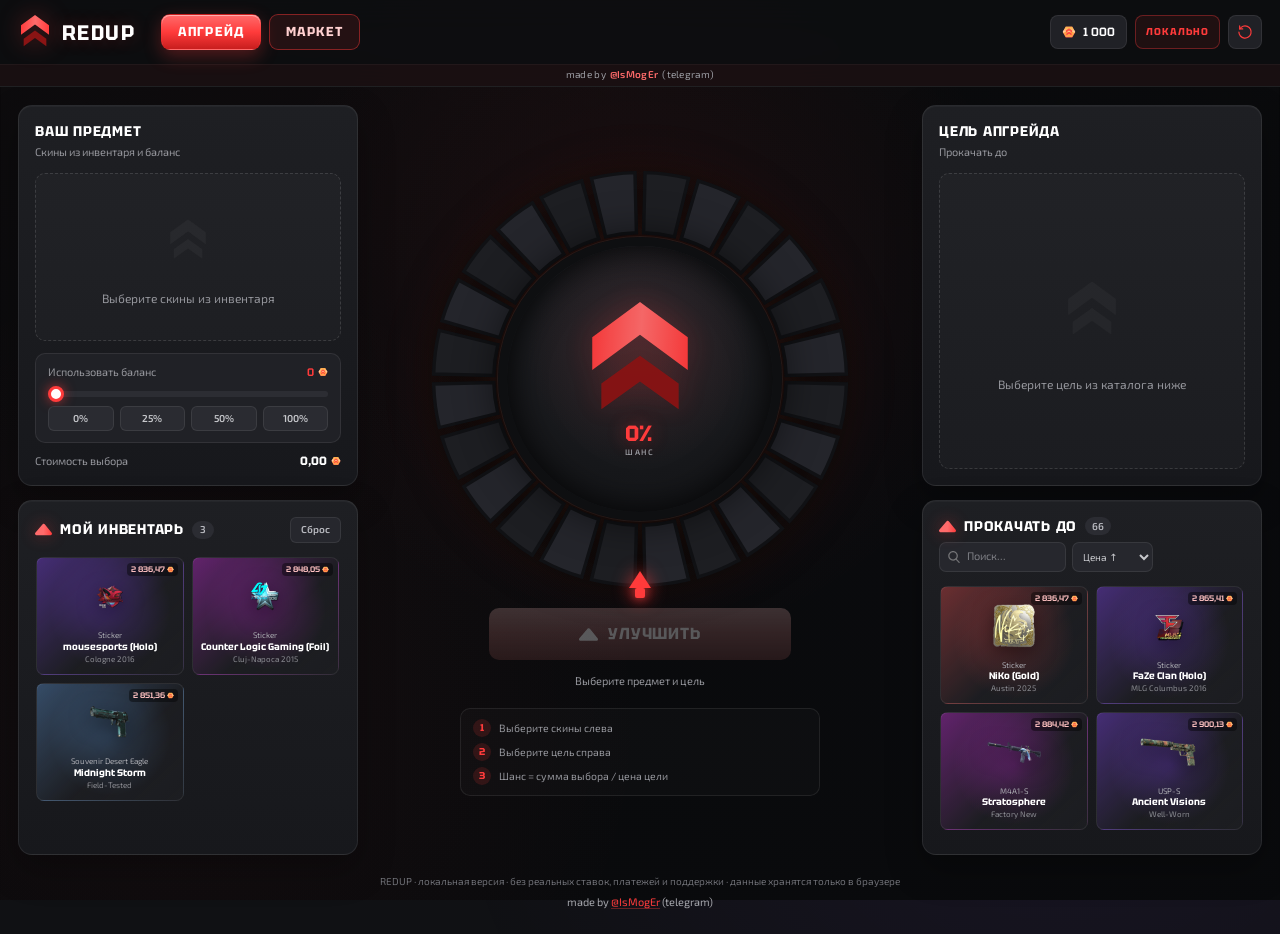
==== index.html @ 2c45daf2 "REDUP upgrader" ====
<!doctype html>
<html lang="ru">
<head>
  <meta charset="utf-8">
  <title>REDUP — апгрейдер скинов</title>
  <meta name="description" content="REDUP — локальный апгрейдер скинов. Без реальных ставок и платежей.">
  <meta name="viewport" content="width=device-width, initial-scale=1, maximum-scale=1, user-scalable=no, interactive-widget=resizes-content">
  <meta name="theme-color" content="#101114">
  <link rel="icon" href="assets/ui/logo.svg" type="image/svg+xml">
  <link rel="stylesheet" href="css/style.css">
</head>
<body>
  <div class="bg-layer" aria-hidden="true"></div>

  <header class="topbar">
    <div class="topbar-inner">
      <div class="brand">
        <img src="assets/ui/logo.svg" alt="">
        <span>REDUP</span>
      </div>
      <nav class="nav" aria-label="Навигация">
        <button class="nav-item active" data-view="upgrade" type="button">АПГРЕЙД</button>
        <button class="nav-item" data-view="market" type="button">МАРКЕТ</button>
      </nav>
      <div class="topbar-right">
        <div class="balance-pill" title="Локальный баланс">
          <img src="assets/ui/coins.svg" alt="">
          <span id="headerBalance">0</span>
        </div>
        <div class="badge-local">локально</div>
        <button class="icon-btn" id="resetBtn" type="button" title="Сбросить прогресс">
          <img src="assets/ui/refresh.svg" alt="">
        </button>
      </div>
    </div>
    <div class="credit-bar">made by <a href="https://t.me/IsMogEr" target="_blank" rel="noopener noreferrer">@IsMogEr</a> (telegram)</div>
  </header>

  <main class="container">
    <section class="app-grid" id="upgradeView">
      <div class="wheel-panel">
        <div class="wheel-wrap">
          <div class="wheel" id="wheel">
            <div class="wheel-ring" id="wheelRing"></div>
          </div>
          <div class="wheel-center">
            <img class="wheel-logo" id="wheelLogo" src="assets/ui/logo.svg" alt="">
            <img class="wheel-item" id="wheelItem" src="" alt="" hidden>
            <div class="wheel-chance"><span id="chanceValue">0%</span><small>шанс</small></div>
          </div>
          <div class="pointer" aria-hidden="true"></div>
        </div>
        <button class="upgrade-btn" id="upgradeBtn" type="button" disabled>
          <img src="assets/ui/arrow-up.svg" alt="">
          <span>Улучшить</span>
        </button>
        <div class="wheel-note" id="wheelNote">Выберите предмет и цель</div>
        <div class="wheel-tips" aria-hidden="true">
          <div><b>1</b><span>Выберите скины слева</span></div>
          <div><b>2</b><span>Выберите цель справа</span></div>
          <div><b>3</b><span>Шанс = сумма выбора / цена цели</span></div>
        </div>
      </div>

      <div class="panel select-panel">
        <div class="panel-head">
          <h2>Ваш предмет</h2>
          <span class="sub">Скины из инвентаря и баланс</span>
        </div>
        <div class="selected-slots" id="selectedItems"></div>
        <div class="balance-box">
          <div class="balance-top">
            <span>Использовать баланс</span>
            <b><span id="balanceUseLabel">0</span> <img class="coin-mini" src="assets/ui/coins.svg" alt=""></b>
          </div>
          <input type="range" id="balanceRange" min="0" max="0" step="10" value="0" aria-label="Использовать баланс">
          <div class="quick-row" id="quickRow">
            <button type="button" data-pct="0">0%</button>
            <button type="button" data-pct="25">25%</button>
            <button type="button" data-pct="50">50%</button>
            <button type="button" data-pct="100">100%</button>
          </div>
        </div>
        <div class="selected-total">
          <span>Стоимость выбора</span>
          <b><span id="selectedTotal">0</span> <img class="coin-mini" src="assets/ui/coins.svg" alt=""></b>
        </div>
      </div>

      <div class="panel target-panel">
        <div class="panel-head">
          <h2>Цель апгрейда</h2>
          <span class="sub">Прокачать до</span>
        </div>
        <div class="target-slot" id="targetSlot"></div>
      </div>

      <div class="panel inventory-panel">
        <div class="panel-head panel-head-row">
          <div class="panel-title-row">
            <img src="assets/ui/arrow-up.svg" alt="">
            <h2>Мой инвентарь</h2>
            <span class="count" id="invCount">0</span>
          </div>
          <button class="ghost-btn" id="resetInvBtn" type="button">Сброс</button>
        </div>
        <div class="item-grid" id="inventoryGrid"></div>
      </div>

      <div class="panel catalog-panel">
        <div class="panel-head panel-head-row">
          <div class="panel-title-row">
            <img src="assets/ui/arrow-up.svg" alt="">
            <h2>Прокачать до</h2>
            <span class="count" id="catalogCount">0</span>
          </div>
          <div class="catalog-filters">
            <label class="search-box">
              <img src="assets/ui/search.svg" alt="">
              <input type="text" id="searchInput" placeholder="Поиск..." autocomplete="off">
            </label>
            <select id="sortSelect" aria-label="Сортировка">
              <option value="price-asc" selected>Цена ↑</option>
              <option value="price-desc">Цена ↓</option>
              <option value="name-asc">Название</option>
            </select>
          </div>
        </div>
        <div class="item-grid catalog-grid" id="catalogGrid"></div>
      </div>
    </section>

    <section class="market-view" id="marketView" hidden>
      <div class="panel market-hero">
        <div class="market-hero-copy">
          <div class="market-kicker"><span class="live-dot"></span> LIVE MARKET <span class="market-made">made by @IsMogEr</span></div>
          <h1>Маркет скинов</h1>
          <p>Цены меняются каждые 5 секунд. Покупай дешевле — продавай дороже.</p>
        </div>
        <div class="market-hero-stats">
          <div class="market-stat">
            <span>Баланс</span>
            <b><span id="marketBalance">0</span> <img src="assets/ui/coins.svg" alt=""></b>
          </div>
          <div class="market-stat">
            <span>Бесплатные наборы</span>
            <b id="freeGrantsLabel">3 / 3</b>
          </div>
        </div>
      </div>

      <div class="market-ticker" id="marketTicker" aria-hidden="true"></div>

      <div class="market-layout">
        <div class="panel market-owned-panel">
          <div class="panel-head panel-head-row">
            <div class="panel-title-row">
              <img src="assets/ui/arrow-up.svg" alt="">
              <h2>Ваши скины</h2>
              <span class="count" id="marketOwnedCount">0</span>
            </div>
          </div>
          <div class="market-owned-grid" id="marketOwnedGrid"></div>
        </div>

        <div class="panel market-panel">
          <div class="panel-head panel-head-row">
            <div class="panel-title-row">
              <img src="assets/ui/arrow-up.svg" alt="">
              <h2>Все скины</h2>
              <span class="count" id="marketCount">0</span>
            </div>
            <div class="catalog-filters">
              <label class="search-box">
                <img src="assets/ui/search.svg" alt="">
                <input type="text" id="marketSearchInput" placeholder="Поиск..." autocomplete="off">
              </label>
              <select id="marketSortSelect" aria-label="Сортировка рынка">
                <option value="price-asc" selected>Цена ↑</option>
                <option value="price-desc">Цена ↓</option>
                <option value="change-desc">Рост</option>
                <option value="name-asc">Название</option>
              </select>
            </div>
          </div>
          <div class="market-grid" id="marketGrid"></div>
        </div>
      </div>
    </section>

    <footer class="local-footer">
      REDUP · локальная версия · без реальных ставок, платежей и поддержки · данные хранятся только в браузере
      <span id="statsLine"></span>
      <span class="credit">made by <a href="https://t.me/IsMogEr" target="_blank" rel="noopener noreferrer">@IsMogEr</a> (telegram)</span>
    </footer>
  </main>

  <div class="modal-overlay" id="resultModal" role="dialog" aria-modal="true" aria-hidden="true">
    <div class="modal-card" id="resultCard">
      <h3 class="modal-title" id="resultTitle"></h3>
      <img class="modal-item" id="resultImage" src="" alt="">
      <div class="modal-item-name" id="resultName"></div>
      <div class="modal-sub" id="resultSub"></div>
      <button class="modal-btn modal-btn-free" id="freeSkinsBtnModal" type="button" hidden>Получить 3 скина</button>
      <button class="modal-btn modal-btn-market" id="resultMarket" type="button" hidden>Купить скин в маркете</button>
      <button class="modal-btn" id="resultClose" type="button">Продолжить</button>
      <button class="modal-btn modal-btn-reset" id="resultReset" type="button" hidden>Начать сначала</button>
    </div>
  </div>

  <div class="toast-stack" id="toastStack" aria-live="polite" aria-atomic="true"></div>

  <script src="js/items.js"></script>
  <script src="js/app.js"></script>
</body>
</html>
---- css/style.css ----
@font-face{font-family:"Exo 2";font-style:normal;font-weight:300 600;font-display:swap;src:url("../assets/fonts/exo2-cyrillic-ext.woff2") format("woff2");unicode-range:U+0460-052F,U+1C80-1C8A,U+20B4,U+2DE0-2DFF,U+A640-A69F,U+FE2E-FE2F}
@font-face{font-family:"Exo 2";font-style:normal;font-weight:300 600;font-display:swap;src:url("../assets/fonts/exo2-cyrillic.woff2") format("woff2");unicode-range:U+0301,U+0400-045F,U+0490-0491,U+04B0-04B1,U+2116}
@font-face{font-family:"Exo 2";font-style:normal;font-weight:300 600;font-display:swap;src:url("../assets/fonts/exo2-vietnamese.woff2") format("woff2");unicode-range:U+0102-0103,U+0110-0111,U+0128-0129,U+0168-0169,U+01A0-01A1,U+01AF-01B0,U+0300-0301,U+0303-0304,U+0308-0309,U+0323,U+0329,U+1EA0-1EF9,U+20AB}
@font-face{font-family:"Exo 2";font-style:normal;font-weight:300 600;font-display:swap;src:url("../assets/fonts/exo2-latin-ext.woff2") format("woff2");unicode-range:U+0100-02BA,U+02BD-02C5,U+02C7-02CC,U+02CE-02D7,U+02DD-02FF,U+0304,U+0308,U+0329,U+1D00-1DBF,U+1E00-1E9F,U+1EF2-1EFF,U+2020,U+20A0-20AB,U+20AD-20C4,U+2113,U+2C60-2C7F,U+A720-A7FF}
@font-face{font-family:"Exo 2";font-style:normal;font-weight:300 600;font-display:swap;src:url("../assets/fonts/exo2-latin.woff2") format("woff2");unicode-range:U+0000-00FF,U+0131,U+0152-0153,U+02BB-02BC,U+02C6,U+02DA,U+02DC,U+0304,U+0308,U+0329,U+2000-206F,U+20AC,U+2122,U+2191,U+2193,U+2212,U+2215,U+FEFF,U+FFFD}
@font-face{font-family:Tektur;font-style:normal;font-weight:400 700;font-stretch:100%;font-display:swap;src:url("../assets/fonts/tektur-cyrillic-ext.woff2") format("woff2");unicode-range:U+0460-052F,U+1C80-1C8A,U+20B4,U+2DE0-2DFF,U+A640-A69F,U+FE2E-FE2F}
@font-face{font-family:Tektur;font-style:normal;font-weight:400 700;font-stretch:100%;font-display:swap;src:url("../assets/fonts/tektur-cyrillic.woff2") format("woff2");unicode-range:U+0301,U+0400-045F,U+0490-0491,U+04B0-04B1,U+2116}
@font-face{font-family:Tektur;font-style:normal;font-weight:400 700;font-stretch:100%;font-display:swap;src:url("../assets/fonts/tektur-greek.woff2") format("woff2");unicode-range:U+0370-0377,U+037A-037F,U+0384-038A,U+038C,U+038E-03A1,U+03A3-03FF}
@font-face{font-family:Tektur;font-style:normal;font-weight:400 700;font-stretch:100%;font-display:swap;src:url("../assets/fonts/tektur-vietnamese.woff2") format("woff2");unicode-range:U+0102-0103,U+0110-0111,U+0128-0129,U+0168-0169,U+01A0-01A1,U+01AF-01B0,U+0300-0301,U+0303-0304,U+0308-0309,U+0323,U+0329,U+1EA0-1EF9,U+20AB}
@font-face{font-family:Tektur;font-style:normal;font-weight:400 700;font-stretch:100%;font-display:swap;src:url("../assets/fonts/tektur-latin-ext.woff2") format("woff2");unicode-range:U+0100-02BA,U+02BD-02C5,U+02C7-02CC,U+02CE-02D7,U+02DD-02FF,U+0304,U+0308,U+0329,U+1D00-1DBF,U+1E00-1E9F,U+1EF2-1EFF,U+2020,U+20A0-20AB,U+20AD-20C4,U+2113,U+2C60-2C7F,U+A720-A7FF}
@font-face{font-family:Tektur;font-style:normal;font-weight:400 700;font-stretch:100%;font-display:swap;src:url("../assets/fonts/tektur-latin.woff2") format("woff2");unicode-range:U+0000-00FF,U+0131,U+0152-0153,U+02BB-02BC,U+02C6,U+02DA,U+02DC,U+0304,U+0308,U+0329,U+2000-206F,U+20AC,U+2122,U+2191,U+2193,U+2212,U+2215,U+FEFF,U+FFFD}

:root{
  --bg:#101114;
  --panel:#1b1c20;
  --panel-2:#17181c;
  --panel-3:#202126;
  --line:rgba(255,255,255,.08);
  --line-2:rgba(255,255,255,.12);
  --text:#f4f4f5;
  --muted:#94959b;
  --accent:#ff3b3b;
  --accent-2:#ff6b6b;
  --accent-warm:#ff9a9a;
  --red:#eb4b4b;
  --purple:#8847ff;
  --blue:#b0c3d9;
  --green:#53db42;
  --radius:14px;
}

*{box-sizing:border-box}
html,body{min-height:100%;overflow-x:hidden}
body{
  margin:0;
  background:var(--bg);
  color:var(--text);
  font-family:"Exo 2",system-ui,-apple-system,"Segoe UI",sans-serif;
  font-size:14px;
  line-height:1.35;
  overflow-x:hidden;
  -webkit-tap-highlight-color:transparent;
}
button,input,select{font:inherit}
button{color:inherit}
img{user-select:none;-webkit-user-drag:none}
::-webkit-scrollbar{width:6px;height:6px}
::-webkit-scrollbar-track{background:transparent}
::-webkit-scrollbar-thumb{background:#34353b;border-radius:99px}
::-webkit-scrollbar-thumb:hover{background:#45464d}

.bg-layer{position:fixed;inset:0;z-index:-2;background:#101114 url("../assets/ui/bg.webp") center/cover no-repeat}
.bg-layer::after{content:"";position:absolute;inset:0;background:
  radial-gradient(circle at 50% 30%,rgba(255,59,59,.07) 0%,transparent 42%),
  radial-gradient(circle at 15% 80%,rgba(235,75,75,.05) 0%,transparent 35%),
  linear-gradient(180deg,rgba(9,10,12,.82) 0%,rgba(9,10,12,.93) 55%,rgba(9,10,12,.97) 100%)}

.topbar{position:sticky;top:0;z-index:50;background:rgba(13,14,17,.86);backdrop-filter:blur(16px);-webkit-backdrop-filter:blur(16px);border-bottom:1px solid var(--line)}
.topbar-inner{max-width:1320px;margin:0 auto;height:64px;display:flex;align-items:center;gap:26px;padding:0 18px}
.brand{display:flex;align-items:center;gap:10px;flex-shrink:0}
.brand img{width:34px;height:34px;filter:drop-shadow(0 0 12px rgba(255,59,59,.35))}
.brand span{font-family:Tektur,sans-serif;font-weight:700;font-size:21px;letter-spacing:.07em;color:#fff;line-height:1}
.nav{display:flex;align-self:stretch}
.nav-item{position:relative;height:100%;padding:0 18px;border:0;background:none;cursor:default;color:var(--accent);font-family:Tektur,sans-serif;font-size:13px;font-weight:700;letter-spacing:.12em;text-transform:uppercase}
.nav-item.active::after{content:"";position:absolute;left:18px;right:18px;bottom:0;height:2px;background:linear-gradient(90deg,transparent,var(--accent),transparent);box-shadow:0 0 14px rgba(255,59,59,.8)}
.topbar-right{margin-left:auto;display:flex;align-items:center;gap:8px}
.balance-pill{display:flex;align-items:center;gap:7px;height:34px;padding:0 11px;border:1px solid var(--line);border-radius:8px;background:var(--panel-3);font-family:Tektur,sans-serif;font-size:12px;font-weight:600;color:#fff;white-space:nowrap}
.balance-pill img{width:14px;height:14px}
.badge-local{display:flex;align-items:center;height:34px;padding:0 10px;border:1px solid rgba(255,59,59,.35);border-radius:8px;background:rgba(255,59,59,.08);color:var(--accent);font-family:Tektur,sans-serif;font-size:10px;font-weight:700;letter-spacing:.1em;text-transform:uppercase}
.icon-btn{width:34px;height:34px;display:flex;align-items:center;justify-content:center;border:1px solid var(--line);border-radius:8px;background:var(--panel-3);cursor:pointer;transition:.15s}
.icon-btn img{width:16px;height:16px}
.icon-btn:hover{border-color:rgba(255,59,59,.4);box-shadow:0 0 14px rgba(255,59,59,.12)}

.container{max-width:1320px;margin:0 auto;padding:18px}

.app-grid{display:grid;grid-template-columns:minmax(280px,340px) minmax(400px,1fr) minmax(280px,340px);grid-template-rows:auto minmax(0,1fr);grid-template-areas:"select wheel target" "inventory wheel catalog";gap:14px;align-items:stretch;height:calc(100vh - 150px);min-height:540px}
.select-panel{grid-area:select}
.wheel-panel{grid-area:wheel}
.target-panel{grid-area:target}
.inventory-panel{grid-area:inventory}
.catalog-panel{grid-area:catalog}
.panel{background:linear-gradient(180deg,#1e1f23 0%,#17181c 100%);border:1px solid var(--line);border-radius:var(--radius);box-shadow:0 14px 36px rgba(0,0,0,.28),inset 0 1px 0 rgba(255,255,255,.03)}
.panel-head{display:flex;flex-direction:column;gap:4px;margin-bottom:13px;min-width:0}
.panel-head-row{flex-direction:row;align-items:center;justify-content:space-between;gap:10px;flex-wrap:wrap;row-gap:6px}
.panel-head h2{margin:0;font-family:Tektur,sans-serif;font-size:14px;font-weight:700;letter-spacing:.055em;text-transform:uppercase;color:#fff;white-space:nowrap;overflow:hidden;text-overflow:ellipsis}
.panel-head .sub{font-size:11px;color:var(--muted)}
.panel-title-row{display:flex;align-items:center;gap:8px;min-width:0}
.panel-title-row>img{width:17px;height:17px;flex-shrink:0;filter:drop-shadow(0 0 8px rgba(255,59,59,.4))}
.count{display:inline-flex;align-items:center;justify-content:center;min-width:22px;height:18px;padding:0 7px;border-radius:99px;background:#2b2c32;color:#b9bac0;font-size:10px;font-weight:600;flex-shrink:0}

.select-panel,.target-panel{min-height:300px;padding:16px;display:flex;flex-direction:column}
.selected-slots{flex:1;min-height:168px;max-height:200px;display:flex;flex-wrap:wrap;align-content:flex-start;gap:8px;padding:10px;border:1px dashed rgba(255,255,255,.13);border-radius:10px;background:rgba(255,255,255,.018);overflow:auto}
.slot-empty{margin:auto;display:flex;flex-direction:column;align-items:center;gap:8px;text-align:center;color:var(--muted);font-size:12px;padding:12px}
.slot-empty img{width:86px;height:86px;object-fit:contain;opacity:.4}
.selected-chip{display:flex;align-items:center;gap:8px;width:100%;padding:6px;border:1px solid rgba(255,59,59,.28);border-radius:8px;background:linear-gradient(90deg,rgba(255,59,59,.08),rgba(255,255,255,.02))}
.selected-chip>img{width:44px;height:44px;object-fit:contain;flex-shrink:0;filter:drop-shadow(0 4px 8px rgba(0,0,0,.45))}
.selected-chip .chip-info{flex:1;min-width:0;display:flex;flex-direction:column;gap:1px}
.selected-chip .chip-name{font-family:Tektur,sans-serif;font-size:10px;font-weight:700;white-space:nowrap;overflow:hidden;text-overflow:ellipsis}
.selected-chip .chip-price{font-size:10px;color:var(--accent);white-space:nowrap}
.selected-chip .chip-price img{width:8px;height:8px;vertical-align:-1px}
.chip-remove{width:22px;height:22px;flex-shrink:0;display:flex;align-items:center;justify-content:center;border:1px solid var(--line);border-radius:6px;background:#2a2b31;cursor:pointer;color:#b9bac0;font-size:13px;line-height:1}
.chip-remove:hover{color:#fff;border-color:rgba(235,75,75,.5);background:rgba(235,75,75,.12)}

.balance-box{margin-top:12px;padding:11px 12px;border:1px solid var(--line);border-radius:10px;background:var(--panel-3)}
.balance-top{display:flex;align-items:center;justify-content:space-between;font-size:11px;color:var(--muted)}
.balance-top b{display:flex;align-items:center;gap:4px;color:var(--accent);font-family:Tektur,sans-serif;font-size:11px;font-weight:600}
.coin-mini{width:10px;height:10px;vertical-align:-1px}
input[type=range]{-webkit-appearance:none;appearance:none;width:100%;height:6px;margin:11px 0 9px;border-radius:99px;outline:none;cursor:pointer;background:linear-gradient(90deg,var(--accent) var(--p,0%),#2c2d33 var(--p,0%))}
input[type=range]::-webkit-slider-thumb{-webkit-appearance:none;appearance:none;width:16px;height:16px;border-radius:50%;background:#fff;border:3px solid var(--accent);box-shadow:0 0 12px rgba(255,59,59,.65)}
input[type=range]::-moz-range-thumb{width:12px;height:12px;border-radius:50%;background:#fff;border:3px solid var(--accent);box-shadow:0 0 12px rgba(255,59,59,.65)}
.quick-row{display:flex;gap:6px}
.quick-row button{flex:1;padding:5px 0;border:1px solid var(--line);border-radius:6px;background:#2a2b31;color:#c7c8cc;font-size:10px;font-weight:600;cursor:pointer;transition:.15s}
.quick-row button:hover{border-color:rgba(255,59,59,.45);color:var(--accent);background:rgba(255,59,59,.07)}
.selected-total{display:flex;align-items:center;justify-content:space-between;margin-top:10px;font-size:11px;color:var(--muted)}
.selected-total b{display:flex;align-items:center;gap:4px;color:#fff;font-family:Tektur,sans-serif;font-size:12px}

.wheel-panel{display:flex;flex-direction:column;align-items:center;justify-content:center;gap:14px;padding:8px 10px;min-width:0}
.wheel-wrap{position:relative;width:min(356px,84vw);aspect-ratio:1/1;flex-shrink:0}
.wheel{position:absolute;inset:0;will-change:transform;transform:rotate(0deg)}
.wheel::after{content:"";position:absolute;inset:-8%;border-radius:50%;background:radial-gradient(circle,rgba(255,59,59,.10) 0%,rgba(255,174,57,.05) 42%,transparent 68%);pointer-events:none;z-index:-1}
.wheel-ring{position:absolute;inset:0}
.wheel-ring svg{display:block;width:100%;height:100%;filter:drop-shadow(0 0 18px rgba(0,0,0,.55))}
.wheel-center{position:absolute;inset:17%;border-radius:50%;display:flex;flex-direction:column;align-items:center;justify-content:center;gap:4px;overflow:hidden;background:radial-gradient(circle at 50% 32%,#26272c 0%,#17181b 62%,#121316 100%);border:9px solid #0e0f11;box-shadow:inset 0 0 34px rgba(0,0,0,.85),0 0 0 1px rgba(255,255,255,.055),0 0 40px rgba(0,0,0,.6)}
.wheel-center::before{content:"";position:absolute;inset:0;background:radial-gradient(circle at 50% 40%,rgba(255,59,59,.09),transparent 55%);pointer-events:none}
.wheel-logo{width:44%;height:auto;position:relative;z-index:1;opacity:.95;filter:drop-shadow(0 0 16px rgba(255,59,59,.2))}
.wheel-item{width:52%;max-height:46%;object-fit:contain;position:relative;z-index:1;filter:drop-shadow(0 10px 20px rgba(0,0,0,.65))}
.wheel-chance{position:relative;z-index:1;font-family:Tektur,sans-serif;font-size:22px;font-weight:700;line-height:1;color:var(--accent);text-shadow:0 0 18px rgba(255,59,59,.45)}
.wheel-chance small{display:block;margin-top:3px;font-family:"Exo 2",sans-serif;font-size:8px;font-weight:600;letter-spacing:.22em;color:var(--muted);text-align:center;text-transform:uppercase;text-shadow:none}
.pointer{position:absolute;left:50%;bottom:1.5%;width:0;height:0;transform:translateX(-50%);border-left:11px solid transparent;border-right:11px solid transparent;border-bottom:17px solid var(--accent);filter:drop-shadow(0 0 9px rgba(255,59,59,.85));z-index:6}
.pointer::after{content:"";position:absolute;left:-5px;top:17px;width:10px;height:10px;border-radius:2px;background:var(--accent);box-shadow:0 0 10px rgba(255,59,59,.7)}

.upgrade-btn{display:flex;align-items:center;justify-content:center;gap:10px;width:min(302px,82vw);height:52px;border:0;border-radius:10px;background:linear-gradient(180deg,#ff6b6b 0%,#ff3b3b 46%,#c81e1e 100%);color:#fff;font-family:Tektur,sans-serif;font-size:16px;font-weight:700;letter-spacing:.05em;text-transform:uppercase;cursor:pointer;box-shadow:0 10px 28px rgba(255,59,59,.24),inset 0 1px 0 rgba(255,255,255,.65);transition:transform .15s,box-shadow .2s,filter .2s}
.upgrade-btn img{width:19px;height:19px;filter:brightness(0) invert(1)}
.upgrade-btn:hover:not(:disabled){transform:translateY(-1px);box-shadow:0 14px 34px rgba(255,59,59,.35),inset 0 1px 0 rgba(255,255,255,.7)}
.upgrade-btn:active:not(:disabled){transform:translateY(0) scale(.99)}
.upgrade-btn:disabled{filter:grayscale(.75);opacity:.32;cursor:not-allowed;box-shadow:none}
.wheel-note{min-height:16px;font-size:11px;color:var(--muted);text-align:center;max-width:320px}
.wheel-note.warn{color:#ffb86b}

.target-slot{flex:1;display:flex;align-items:center;justify-content:center;padding:12px;border:1px dashed rgba(255,255,255,.13);border-radius:10px;background:rgba(255,255,255,.018);overflow:auto}
.target-empty{display:flex;flex-direction:column;align-items:center;gap:10px;text-align:center;color:var(--muted);font-size:12px;padding:12px}
.target-empty img{width:116px;height:116px;object-fit:contain;opacity:.38}
.target-card{display:flex;flex-direction:column;align-items:center;width:100%;padding:16px 12px;border-radius:10px;background:linear-gradient(160deg,var(--rarity-soft) 0%,rgba(28,28,32,.2) 55%,rgba(28,28,32,0) 100%),#1a1b1f;border:1px solid rgba(255,255,255,.09);box-shadow:inset 0 0 40px rgba(0,0,0,.25)}
.target-card .target-img{width:132px;height:112px;object-fit:contain;filter:drop-shadow(0 12px 22px rgba(0,0,0,.6))}
.target-card .target-type{margin-top:10px;font-size:10px;color:#a9aab0}
.target-card .target-name{font-family:Tektur,sans-serif;font-size:15px;font-weight:700;margin-top:1px;text-align:center;max-width:100%;overflow:hidden;text-overflow:ellipsis;white-space:nowrap}
.target-card .target-wear{font-size:10px;color:#8b8c92;margin-top:1px}
.target-card .target-price{display:flex;align-items:center;gap:4px;margin-top:8px;font-family:Tektur,sans-serif;font-size:12px;color:#ffc2c2}
.target-card .target-price img{width:11px;height:11px}
.target-hint{margin-top:12px;padding-top:10px;border-top:1px solid var(--line);width:100%;display:flex;justify-content:space-between;font-size:10px;color:var(--muted)}
.target-hint b{color:#fff;font-family:Tektur,sans-serif;font-size:11px}

.inventory-panel,.catalog-panel{min-height:0;padding:16px;display:flex;flex-direction:column;min-width:0}
.ghost-btn{padding:5px 10px;border:1px solid var(--line);border-radius:6px;background:#26272d;color:#b9bac0;font-size:10px;font-weight:600;cursor:pointer;transition:.15s;white-space:nowrap}
.ghost-btn:hover{color:#fff;border-color:rgba(235,75,75,.45);background:rgba(235,75,75,.1)}
.catalog-filters{display:flex;align-items:center;gap:6px;min-width:0}
.search-box{display:flex;align-items:center;gap:5px;height:30px;padding:0 8px;border:1px solid var(--line);border-radius:7px;background:#26272d;min-width:0}
.search-box img{width:12px;height:12px;opacity:.6;flex-shrink:0}
.search-box input{width:92px;border:0;background:none;color:#fff;font-size:11px;outline:none;min-width:0}
.search-box input::placeholder{color:#7d7e84}
.catalog-filters select{height:30px;padding:0 6px;border:1px solid var(--line);border-radius:7px;background:#26272d;color:#c7c8cc;font-size:10px;outline:none;cursor:pointer}
.item-grid{display:grid;grid-template-columns:repeat(auto-fill,minmax(116px,1fr));gap:8px;align-content:start;overflow:auto;padding:1px 2px 2px 1px}
.inventory-panel .item-grid,.catalog-grid{max-height:432px;flex:1;min-height:0;overflow:auto}
.empty-state{grid-column:1/-1;display:flex;flex-direction:column;align-items:center;justify-content:center;gap:8px;min-height:180px;color:var(--muted);font-size:12px;text-align:center;padding:16px}
.empty-state img{width:70px;opacity:.35}

.item-card{position:relative;display:flex;flex-direction:column;align-items:center;justify-content:center;min-height:118px;padding:8px 7px 7px;border:1px solid rgba(255,255,255,.075);border-radius:8px;background:linear-gradient(137deg,var(--rarity-soft) 0%,rgba(28,28,32,.12) 58%,rgba(28,28,32,0) 100%),#1c1d21;color:#fff;text-align:center;cursor:pointer;overflow:hidden;transition:transform .16s,border-color .16s,box-shadow .16s}
.item-card::before{content:"";position:absolute;inset:0;background:radial-gradient(circle at 50% 44%,var(--rarity-soft) 0%,transparent 62%);opacity:.65;pointer-events:none}
.item-card:hover{transform:translateY(-2px);border-color:rgba(255,59,59,.4);box-shadow:0 10px 22px rgba(0,0,0,.42)}
.item-card.selected{border-color:var(--accent);box-shadow:0 0 0 1px var(--accent),0 0 20px rgba(255,59,59,.3)}
.item-card .price{position:absolute;top:5px;right:5px;z-index:3;display:flex;align-items:center;gap:2px;padding:2px 4px;border-radius:4px;background:rgba(0,0,0,.42);font-family:Tektur,sans-serif;font-size:8px;font-weight:600;color:#ffc2c2;line-height:1.2;white-space:nowrap}
.item-card .price img{width:7px;height:7px}
.item-card .card-img{position:relative;z-index:1;width:78%;max-height:58px;object-fit:contain;filter:drop-shadow(0 6px 10px rgba(0,0,0,.55));transition:transform .2s}
.item-card:hover .card-img{transform:scale(1.06)}
.item-card .card-info{position:relative;z-index:2;display:flex;flex-direction:column;gap:0;width:100%;margin-top:5px;min-width:0}
.item-card .card-type{font-size:8px;color:#a9aab0;white-space:nowrap;overflow:hidden;text-overflow:ellipsis}
.item-card .card-name{font-family:Tektur,sans-serif;font-size:9.5px;font-weight:700;white-space:nowrap;overflow:hidden;text-overflow:ellipsis}
.item-card .card-wear{font-size:8px;color:#8b8c92;white-space:nowrap;overflow:hidden;text-overflow:ellipsis}
.item-card .check{position:absolute;top:5px;left:5px;z-index:4;display:none;align-items:center;justify-content:center;width:16px;height:16px;border-radius:50%;background:var(--accent);color:#171717;font-size:10px;font-weight:900;line-height:1}
.item-card.selected .check{display:flex}

.local-footer{margin:18px 0 6px;text-align:center;font-size:10px;color:#6d6e74;line-height:1.6}
.local-footer #statsLine{display:block;color:#84858b;margin-top:2px}

.modal-overlay{position:fixed;inset:0;z-index:100;display:flex;align-items:center;justify-content:center;padding:20px;background:rgba(5,6,8,.78);backdrop-filter:blur(7px);-webkit-backdrop-filter:blur(7px);opacity:0;pointer-events:none;transition:opacity .25s}
.modal-overlay.show{opacity:1;pointer-events:auto}
.modal-card{position:relative;width:min(410px,100%);padding:22px 20px 20px;border:1px solid rgba(255,59,59,.22);border-radius:16px;background:linear-gradient(180deg,#24252b 0%,#15161a 100%);text-align:center;box-shadow:0 24px 70px rgba(0,0,0,.6);transform:translateY(14px) scale(.97);transition:transform .25s;overflow:hidden}
.modal-overlay.show .modal-card{transform:none}
.modal-card.lose{border-color:rgba(235,75,75,.28)}
.modal-title{margin:0;font-family:Tektur,sans-serif;font-size:22px;font-weight:700;letter-spacing:.06em;text-transform:uppercase}
.modal-card.win .modal-title{color:var(--accent);text-shadow:0 0 26px rgba(255,59,59,.45)}
.modal-card.lose .modal-title{color:#ff7070;text-shadow:0 0 26px rgba(235,75,75,.3)}
.modal-item{display:block;width:132px;height:132px;object-fit:contain;margin:14px auto 8px;filter:drop-shadow(0 12px 26px rgba(0,0,0,.65))}
.modal-item-name{font-family:Tektur,sans-serif;font-size:14px;font-weight:700;margin-bottom:4px}
.modal-sub{font-size:12px;color:var(--muted);margin-bottom:17px;line-height:1.5}
.modal-btn{width:100%;height:44px;border:0;border-radius:9px;background:linear-gradient(180deg,#ff6b6b,#ff3b3b 50%,#c81e1e);color:#fff;font-family:Tektur,sans-serif;font-size:13px;font-weight:700;letter-spacing:.05em;text-transform:uppercase;cursor:pointer;box-shadow:0 8px 22px rgba(255,59,59,.22)}
.modal-btn:hover{filter:brightness(1.06)}
.confetti{position:fixed;top:-14px;z-index:101;width:8px;height:14px;border-radius:1px;pointer-events:none;animation:confetti-fall linear forwards}
@keyframes confetti-fall{0%{transform:translate3d(0,-10px,0) rotate(0);opacity:1}100%{transform:translate3d(var(--dx,0),108vh,0) rotate(720deg);opacity:.1}}
@keyframes spin-glow{0%,100%{opacity:.55}50%{opacity:1}}


.wheel-tips{display:none;flex-direction:column;gap:6px;width:min(360px,100%);margin-top:4px;padding:10px 12px;border:1px solid var(--line);border-radius:10px;background:rgba(255,255,255,.02)}
.wheel-tips div{display:flex;align-items:center;gap:8px;font-size:10.5px;color:var(--muted)}
.wheel-tips b{display:flex;align-items:center;justify-content:center;width:18px;height:18px;flex-shrink:0;border-radius:50%;background:rgba(255,59,59,.14);color:var(--accent);font-family:Tektur,sans-serif;font-size:10px}

.free-skins-btn{margin-top:8px;padding:10px 18px;border:0;border-radius:9px;background:linear-gradient(180deg,#ff6b6b,#ff3b3b 50%,#c81e1e);color:#fff;font-family:Tektur,sans-serif;font-size:12px;font-weight:700;letter-spacing:.04em;text-transform:uppercase;cursor:pointer;box-shadow:0 8px 22px rgba(255,59,59,.28),inset 0 1px 0 rgba(255,255,255,.35);transition:filter .15s,transform .15s}
.free-skins-btn:hover{filter:brightness(1.08);transform:translateY(-1px)}
.free-empty small{font-size:10px;color:#7d7e84}

.modal-btn-free{margin-bottom:8px;background:linear-gradient(180deg,#ff6b6b,#ff3b3b 50%,#c81e1e);box-shadow:0 8px 22px rgba(255,59,59,.28)}
.modal-btn.secondary{background:#2a2b31;color:#fff;border:1px solid var(--line-2);box-shadow:none}
.modal-btn-free[hidden]{display:none}

img[src*="coins.svg"]{filter:hue-rotate(-45deg) saturate(1.35)}

@media (min-width:1181px){
  .wheel-wrap{width:min(430px,100%)}
  .wheel-panel{padding:20px 10px}
  .inventory-panel .item-grid,.catalog-grid{max-height:none}
  .wheel-tips{display:flex}
  .brand span{text-shadow:0 0 18px rgba(255,59,59,.25)}
}
@media (min-width:1181px) and (max-height:820px){
  .wheel-wrap{width:min(430px,calc(100vh - 300px),100%)}
  .wheel-panel{gap:10px;padding:14px 10px}
  .wheel-tips{display:none}
  .selected-slots{min-height:120px;max-height:150px}
  .target-card .target-img{width:100px;height:86px}
  .select-panel,.target-panel{min-height:auto}
}
@media (max-width:1180px){
  .app-grid{grid-template-columns:1fr;grid-template-rows:none;grid-template-areas:"wheel" "select" "target" "inventory" "catalog";height:auto;min-height:0}
  .wheel-panel{padding:16px 10px 6px}
  .select-panel,.target-panel{min-height:auto}
  .selected-slots{min-height:142px;max-height:220px}
  .inventory-panel,.catalog-panel{min-height:auto}
  .inventory-panel .item-grid,.catalog-grid{max-height:400px}
  .wheel-tips{display:none}
}
@media (max-width:640px){
  .topbar-inner{height:56px;gap:10px;padding:0 12px}
  .brand img{width:28px;height:28px}
  .brand span{font-size:16px;letter-spacing:.05em}
  .nav{display:none}
  .balance-pill{height:30px;padding:0 8px;font-size:10px}
  .balance-pill img{width:12px;height:12px}
  .badge-local{display:none}
  .icon-btn{width:30px;height:30px}
  .container{padding:10px}
  .panel{border-radius:12px}
  .panel-head h2{font-size:12px}
  .select-panel,.target-panel{padding:13px}
  .wheel-wrap{width:min(318px,86vw)}
  .wheel-chance{font-size:19px}
  .upgrade-btn{height:48px;font-size:14px}
  .inventory-panel,.catalog-panel{padding:13px}
  .item-grid{grid-template-columns:repeat(3,1fr);gap:6px}
  .item-card{min-height:104px;padding:6px 5px}
  .item-card .card-img{max-height:50px}
  .item-card .price{font-size:7px;top:4px;right:4px;padding:1px 3px}
  .item-card .card-type{font-size:7px}
  .item-card .card-name{font-size:8.5px}
  .item-card .card-wear{font-size:7px}
  .catalog-filters{flex-direction:column;align-items:stretch;gap:4px}
  .search-box input{width:100%}
  .catalog-filters select{width:100%}
  .panel-head-row{align-items:flex-start}
  .catalog-filters{width:112px}
  .search-box input{width:100%}
  .target-card .target-img{width:112px;height:94px}
  .modal-title{font-size:19px}
}

/* ===== MARKET ===== */
.app-grid[hidden],.market-view[hidden]{display:none}
.market-view{display:flex;flex-direction:column;gap:14px}
.market-view.view-enter{animation:view-in .45s cubic-bezier(.2,.8,.2,1) both}
.app-grid.view-enter{animation:view-in .45s cubic-bezier(.2,.8,.2,1) both}
.market-hero{position:relative;display:flex;align-items:flex-end;justify-content:space-between;gap:24px;padding:24px;overflow:hidden;background:linear-gradient(120deg,rgba(255,59,59,.13),rgba(20,21,25,.55) 58%),linear-gradient(180deg,#1e1f23,#17181c)}
.market-hero::before{content:"";position:absolute;inset:-40%;background:radial-gradient(circle at 30% 40%,rgba(255,59,59,.2),transparent 38%),radial-gradient(circle at 75% 60%,rgba(136,71,255,.08),transparent 40%);animation:hero-glow 9s ease-in-out infinite alternate;pointer-events:none}
.market-hero-copy,.market-hero-stats{position:relative;z-index:1}
.market-kicker{display:flex;align-items:center;gap:8px;font-family:Tektur,sans-serif;font-size:10px;font-weight:700;letter-spacing:.18em;text-transform:uppercase;color:var(--accent)}
.live-dot{width:7px;height:7px;border-radius:50%;background:var(--accent);box-shadow:0 0 10px rgba(255,59,59,.9);animation:live-pulse 1.5s ease-in-out infinite}
.market-made{margin-left:6px;padding:2px 7px;border:1px solid rgba(255,255,255,.13);border-radius:99px;background:rgba(255,255,255,.035);color:#b9bac0;font-family:"Exo 2",sans-serif;font-size:9px;font-weight:500;letter-spacing:.03em;text-transform:none}
.market-hero h1{margin:8px 0 4px;font-family:Tektur,sans-serif;font-size:30px;font-weight:700;letter-spacing:.04em;text-transform:uppercase;color:#fff;text-shadow:0 0 30px rgba(255,59,59,.2)}
.market-hero p{margin:0;max-width:560px;color:var(--muted);font-size:12px}
.market-hero-stats{display:flex;gap:10px;flex-shrink:0}
.market-stat{min-width:124px;padding:10px 12px;border:1px solid var(--line);border-radius:10px;background:rgba(0,0,0,.22);transition:border-color .2s,box-shadow .2s}
.market-stat:hover{border-color:rgba(255,59,59,.25);box-shadow:0 0 20px rgba(255,59,59,.06)}
.market-stat>span{display:block;font-size:9px;font-weight:600;letter-spacing:.08em;text-transform:uppercase;color:var(--muted)}
.market-stat b{display:flex;align-items:center;gap:5px;margin-top:4px;font-family:Tektur,sans-serif;font-size:16px;font-weight:700;color:#fff}
.market-stat b img{width:14px;height:14px}
.market-stat #freeGrantsLabel{color:var(--accent)}
.market-stat #freeGrantsLabel.empty{color:#ff7070;text-shadow:0 0 16px rgba(255,59,59,.5)}
.market-ticker{display:flex;align-items:center;gap:8px;padding:8px 10px;border:1px solid var(--line);border-radius:10px;background:rgba(18,19,23,.78);overflow-x:auto;scrollbar-width:none}
.market-ticker::-webkit-scrollbar{display:none}
.ticker-label{display:flex;align-items:center;gap:6px;flex-shrink:0;padding-right:8px;border-right:1px solid var(--line);font-family:Tektur,sans-serif;font-size:9px;font-weight:700;letter-spacing:.12em;text-transform:uppercase;color:var(--muted)}
.ticker-chip{display:flex;align-items:center;gap:7px;flex-shrink:0;padding:5px 8px;border:1px solid var(--line);border-radius:7px;background:rgba(255,255,255,.025);font-size:9px;color:#b9bac0;animation:ticker-in .4s both;animation-delay:calc(var(--i,0) * 45ms)}
.ticker-chip b{font-family:Tektur,sans-serif;font-size:10px;color:#8b8c92}
.ticker-chip.up b{color:#53db42}
.ticker-chip.down b{color:#ff7070}
.market-layout{display:grid;grid-template-columns:minmax(280px,340px) minmax(0,1fr);gap:14px;align-items:start}
.market-owned-panel,.market-panel{min-width:0;padding:16px}
.market-owned-grid,.market-grid{display:grid;gap:8px;align-content:start;overflow:auto;padding:1px 2px 2px 1px}
.market-owned-grid{grid-template-columns:repeat(auto-fill,minmax(132px,1fr));max-height:clamp(320px,calc(100vh - 380px),720px)}
.market-grid{grid-template-columns:repeat(auto-fill,minmax(158px,1fr));max-height:clamp(320px,calc(100vh - 380px),720px)}
.market-card{position:relative;display:flex;flex-direction:column;gap:4px;padding:9px;border:1px solid rgba(255,255,255,.075);border-radius:10px;background:linear-gradient(137deg,var(--rarity-soft) 0%,rgba(28,28,32,.12) 58%,rgba(28,28,32,0) 100%),#1c1d21;overflow:hidden;animation:card-in .42s cubic-bezier(.2,.8,.2,1) backwards;transition:transform .18s,border-color .18s,box-shadow .18s}
.market-card:nth-child(2n){animation-delay:.03s}
.market-card:nth-child(3n){animation-delay:.06s}
.market-card:hover{transform:translateY(-3px);border-color:rgba(255,59,59,.42);box-shadow:0 12px 26px rgba(0,0,0,.45),0 0 24px rgba(255,59,59,.06)}
.market-card::before{content:"";position:absolute;inset:0;background:radial-gradient(circle at 50% 32%,var(--rarity-soft),transparent 66%);opacity:.6;pointer-events:none}
.market-card::after{content:"";position:absolute;inset:-60%;background:linear-gradient(115deg,transparent 36%,rgba(255,255,255,.13) 50%,transparent 64%);transform:translateX(-120%);transition:transform .5s;pointer-events:none}
.market-card:hover::after{transform:translateX(120%)}
.market-card-head{position:relative;z-index:2;display:flex;align-items:center;justify-content:space-between;gap:6px}
.market-change{font-family:Tektur,sans-serif;font-size:9px;font-weight:700;padding:2px 5px;border-radius:4px;background:rgba(0,0,0,.35);color:#8b8c92;transition:.2s}
.market-change.up{color:#53db42;background:rgba(83,219,66,.1)}
.market-change.down{color:#ff7070;background:rgba(255,112,112,.1)}
.market-price{display:flex;align-items:center;gap:2px;font-family:Tektur,sans-serif;font-size:9px;font-weight:600;color:#ffc2c2;white-space:nowrap}
.market-price img{width:8px;height:8px}
.market-imgwrap{position:relative;z-index:1;height:82px;display:flex;align-items:center;justify-content:center}
.market-img{max-width:82%;max-height:76px;object-fit:contain;filter:drop-shadow(0 8px 14px rgba(0,0,0,.55));transition:transform .22s}
.market-card:hover .market-img{transform:scale(1.07) rotate(-1deg)}
.market-name{position:relative;z-index:2;font-family:Tektur,sans-serif;font-size:10px;font-weight:700;white-space:nowrap;overflow:hidden;text-overflow:ellipsis}
.market-meta{position:relative;z-index:2;font-size:8px;color:#8b8c92;white-space:nowrap;overflow:hidden;text-overflow:ellipsis}
.market-buy,.market-sell{position:relative;z-index:2;margin-top:4px;height:28px;border:0;border-radius:7px;background:linear-gradient(180deg,#ff6b6b,#ff3b3b 55%,#c81e1e);color:#fff;font-family:Tektur,sans-serif;font-size:9px;font-weight:700;letter-spacing:.03em;text-transform:uppercase;cursor:pointer;overflow:hidden;transition:filter .15s,transform .15s}
.market-buy:hover:not(:disabled),.market-sell:hover{filter:brightness(1.08);transform:translateY(-1px)}
.market-buy:disabled{filter:grayscale(.8);opacity:.35;cursor:not-allowed}
.market-sell{background:linear-gradient(180deg,#3a3b42,#26272d);border:1px solid var(--line-2);color:#ffc2c2}
.market-empty{grid-column:1/-1;display:flex;flex-direction:column;align-items:center;justify-content:center;gap:8px;min-height:150px;padding:16px;border:1px dashed rgba(255,255,255,.12);border-radius:10px;color:var(--muted);font-size:11px;text-align:center}
.market-empty img{width:54px;opacity:.35;animation:float-soft 4s ease-in-out infinite}
.market-empty button{margin-top:4px;padding:7px 12px;border:1px solid rgba(255,59,59,.35);border-radius:7px;background:rgba(255,59,59,.1);color:var(--accent);font-family:Tektur,sans-serif;font-size:10px;font-weight:700;text-transform:uppercase;cursor:pointer}
.market-empty button:hover{background:rgba(255,59,59,.18)}
.market-price.flash-up,.target-price.flash-up{animation:price-up .7s ease-out}
.market-price.flash-down,.target-price.flash-down{animation:price-down .7s ease-out}
.market-change.flash-up{animation:change-up .7s ease-out}
.market-change.flash-down{animation:change-down .7s ease-out}

/* ===== ANIMATION SYSTEM ===== */
.bg-layer::before{content:"";position:absolute;inset:-25%;background:radial-gradient(circle at 28% 30%,rgba(255,59,59,.12),transparent 34%),radial-gradient(circle at 72% 68%,rgba(136,71,255,.07),transparent 38%);animation:bg-drift 17s ease-in-out infinite alternate;pointer-events:none}
.topbar{animation:topbar-in .55s cubic-bezier(.2,.8,.2,1) both}
.brand img{animation:logo-pulse 3.4s ease-in-out infinite}
.nav-item{color:#8f9096;cursor:pointer;transition:color .2s,background .2s}
.nav-item:hover{color:#fff;background:rgba(255,255,255,.035)}
.nav-item.active{color:var(--accent)}
.nav-item.active::after{animation:nav-glow 2.2s ease-in-out infinite}
.app-grid>*{animation:panel-in .5s cubic-bezier(.22,1,.36,1) both}
.app-grid>:nth-child(1){animation-delay:.02s}
.app-grid>:nth-child(2){animation-delay:.09s}
.app-grid>:nth-child(3){animation-delay:.16s}
.app-grid>:nth-child(4){animation-delay:.23s}
.app-grid>:nth-child(5){animation-delay:.3s}
.panel{transition:border-color .25s,box-shadow .25s,transform .25s}
.panel:hover{border-color:rgba(255,59,59,.2);box-shadow:0 18px 46px rgba(0,0,0,.34),0 0 34px rgba(255,59,59,.045),inset 0 1px 0 rgba(255,255,255,.035)}
.wheel-wrap::before{content:"";position:absolute;inset:-14%;border-radius:50%;background:radial-gradient(circle,rgba(255,59,59,.2),rgba(255,59,59,.04) 44%,transparent 66%);filter:blur(10px);animation:wheel-aura 4.2s ease-in-out infinite;pointer-events:none;z-index:0}
.wheel{position:absolute;inset:0;z-index:1}
.wheel-center{z-index:2;animation:center-breathe 4.6s ease-in-out infinite}
.wheel-item{animation:item-float 3.6s ease-in-out infinite}
.pointer{animation:pointer-pulse 1.55s ease-in-out infinite}
.wheel-wrap.spinning{animation:none}
.wheel-wrap.spinning .pointer,.wheel-wrap.spinning .wheel-center,.wheel-wrap.spinning .wheel-item{animation:none}
.wheel-wrap.spinning::before{animation:none;opacity:.9;transform:none}
.wheel-wrap.result-win{animation:win-pop .7s cubic-bezier(.22,1,.36,1)}
.wheel-wrap.result-win::after{content:"";position:absolute;inset:6%;border-radius:50%;background:radial-gradient(circle,rgba(255,255,255,.42),transparent 62%);animation:win-flash .8s ease-out;pointer-events:none;z-index:5}
.wheel-wrap.result-lose{animation:lose-dim .8s cubic-bezier(.22,1,.36,1)}
.wheel-chance.bump{animation:chance-bump .35s cubic-bezier(.2,1.4,.4,1)}
.upgrade-btn{position:relative;overflow:hidden;animation:btn-glow 2.8s ease-in-out infinite}
.upgrade-btn img,.upgrade-btn span{position:relative;z-index:2}
.upgrade-btn::after{content:"";position:absolute;top:-60%;bottom:-60%;left:-70%;width:42%;background:linear-gradient(90deg,transparent,rgba(255,255,255,.5),transparent);transform:skewX(-22deg);animation:btn-shine 3.8s ease-in-out infinite;pointer-events:none;z-index:1}
.upgrade-btn:disabled{animation:none}
.upgrade-btn:disabled::after{display:none}
.upgrade-btn:not(:disabled):active{animation:btn-press .22s ease-out}
.free-skins-btn,.modal-btn,.market-buy,.market-sell{position:relative;overflow:hidden}
.free-skins-btn{animation:free-pulse 2.3s ease-in-out infinite}
.free-skins-btn.market-link{background:linear-gradient(180deg,#3a3b42,#26272d);border:1px solid var(--line-2);color:#ffc2c2;animation:none;box-shadow:none}
.free-skins-btn.reset{background:linear-gradient(180deg,#ff6b6b,#ff3b3b 50%,#c81e1e);animation:free-pulse 2.3s ease-in-out infinite}
.item-card::after{content:"";position:absolute;inset:-60%;background:linear-gradient(115deg,transparent 36%,rgba(255,255,255,.13) 50%,transparent 64%);transform:translateX(-120%);transition:transform .5s;pointer-events:none;z-index:0}
.item-card:hover::after{transform:translateX(120%)}
.item-card.pop{animation:selected-pop .3s cubic-bezier(.2,1.4,.4,1)}
.item-card.selected .check{animation:check-pop .3s cubic-bezier(.2,1.5,.4,1)}
.selected-chip.new{animation:chip-in .3s cubic-bezier(.22,1,.36,1) both}
.chip-remove{transition:transform .15s,color .15s,border-color .15s,background .15s}
.chip-remove:hover{transform:rotate(90deg) scale(1.08)}
.target-card.new{animation:target-in .4s cubic-bezier(.22,1,.36,1) both}
.target-card .target-img{animation:item-float 4.2s ease-in-out infinite}
.slot-empty img,.target-empty img,.empty-state img{animation:float-soft 4s ease-in-out infinite}
.price.flash-up{animation:price-up .7s ease-out}
.price.flash-down{animation:price-down .7s ease-out}
.modal-overlay.show .modal-card{animation:modal-pop .42s cubic-bezier(.22,1,.36,1) both}
.modal-card.win .modal-title{animation:title-glow 1.9s ease-in-out infinite}
.modal-card.win .modal-item{animation:item-win .6s cubic-bezier(.22,1,.36,1) both}
.modal-card.lose .modal-item{animation:item-lose .5s cubic-bezier(.22,1,.36,1) both}
.modal-card.gameover{border-color:rgba(255,59,59,.5);box-shadow:0 24px 70px rgba(0,0,0,.65),0 0 50px rgba(255,59,59,.16)}
.modal-card.gameover .modal-title{color:#ff7070;animation:title-glow 1.9s ease-in-out infinite}
.modal-card::before{content:"";position:absolute;inset:-45%;background:radial-gradient(circle,rgba(255,59,59,.22),transparent 58%);opacity:0;pointer-events:none}
.modal-card.win::before,.modal-card.lose::before{animation:modal-flash .9s ease-out}
.modal-btn{transition:transform .15s,filter .15s,box-shadow .2s}
.modal-btn:hover{transform:translateY(-1px)}
.modal-btn:active{transform:translateY(0) scale(.99)}
.modal-btn-free{animation:free-pulse 2.3s ease-in-out infinite}
.modal-btn-market{background:linear-gradient(180deg,#3a3b42,#26272d);border:1px solid var(--line-2);color:#ffc2c2;box-shadow:none}
.modal-btn-reset{background:linear-gradient(180deg,#ff6b6b,#ff3b3b 50%,#c81e1e)}
.modal-btn-market[hidden],.modal-btn-reset[hidden]{display:none}
.balance-pill.bump,.market-stat.bump{animation:bump .38s cubic-bezier(.2,1.4,.4,1)}
.local-footer .credit{display:block;margin-top:4px;font-size:10px;color:#84858b}
.local-footer .credit a{color:var(--accent);text-decoration:none;border-bottom:1px solid rgba(255,59,59,.35);transition:color .2s,border-color .2s,text-shadow .2s}
.local-footer .credit a:hover{color:#fff;border-color:#fff;text-shadow:0 0 14px rgba(255,59,59,.6)}
.ripple{position:absolute;border-radius:50%;background:rgba(255,255,255,.55);transform:scale(0);animation:ripple .55s ease-out forwards;pointer-events:none;z-index:5}
.toast-stack{position:fixed;right:18px;bottom:18px;z-index:200;display:flex;flex-direction:column;gap:8px;pointer-events:none}
.toast{min-width:220px;max-width:min(360px,calc(100vw - 36px));padding:10px 12px;border:1px solid var(--line-2);border-radius:10px;background:rgba(24,25,30,.95);backdrop-filter:blur(12px);-webkit-backdrop-filter:blur(12px);color:#fff;font-size:11px;line-height:1.4;box-shadow:0 14px 34px rgba(0,0,0,.45);animation:toast-in .35s cubic-bezier(.2,.8,.2,1) both}
.toast.success{border-color:rgba(83,219,66,.35);box-shadow:0 14px 34px rgba(0,0,0,.45),0 0 18px rgba(83,219,66,.08)}
.toast.error{border-color:rgba(255,59,59,.45);box-shadow:0 14px 34px rgba(0,0,0,.45),0 0 18px rgba(255,59,59,.1)}
.toast.out{animation:toast-out .3s ease-in forwards}

@keyframes panel-in{from{opacity:0;transform:translateY(18px) scale(.985)}to{opacity:1;transform:none}}
@keyframes view-in{from{opacity:0;transform:translateY(10px)}to{opacity:1;transform:none}}
@keyframes topbar-in{from{transform:translateY(-100%)}to{transform:none}}
@keyframes bg-drift{0%{transform:translate3d(-2%,-1%,0) scale(1)}100%{transform:translate3d(3%,2%,0) scale(1.12)}}
@keyframes logo-pulse{0%,100%{filter:drop-shadow(0 0 10px rgba(255,59,59,.3))}50%{filter:drop-shadow(0 0 20px rgba(255,59,59,.7))}}
@keyframes nav-glow{0%,100%{opacity:.65;box-shadow:0 0 10px rgba(255,59,59,.55)}50%{opacity:1;box-shadow:0 0 22px rgba(255,59,59,.95)}}
@keyframes hero-glow{0%{transform:translate3d(-3%,-2%,0) scale(1)}100%{transform:translate3d(4%,3%,0) scale(1.15)}}
@keyframes live-pulse{0%,100%{opacity:.55;transform:scale(.85)}50%{opacity:1;transform:scale(1.15)}}
@keyframes wheel-aura{0%,100%{opacity:.55;transform:scale(.98)}50%{opacity:1;transform:scale(1.04)}}
@keyframes center-breathe{0%,100%{box-shadow:inset 0 0 34px rgba(0,0,0,.85),0 0 0 1px rgba(255,255,255,.055),0 0 34px rgba(0,0,0,.6)}50%{box-shadow:inset 0 0 34px rgba(0,0,0,.85),0 0 0 1px rgba(255,59,59,.14),0 0 54px rgba(255,59,59,.13)}}
@keyframes item-float{0%,100%{transform:translateY(0)}50%{transform:translateY(-5px)}}
@keyframes float-soft{0%,100%{transform:translateY(0)}50%{transform:translateY(-6px)}}
@keyframes pointer-pulse{0%,100%{transform:translateX(-50%) translateY(0);filter:drop-shadow(0 0 8px rgba(255,59,59,.7))}50%{transform:translateX(-50%) translateY(3px);filter:drop-shadow(0 0 20px rgba(255,59,59,1))}}
@keyframes win-pop{0%{transform:scale(.97)}40%{transform:scale(1.03)}100%{transform:scale(1)}}
@keyframes win-flash{0%{opacity:0;transform:scale(.8)}30%{opacity:.9}100%{opacity:0;transform:scale(1.15)}}
@keyframes lose-dim{0%{opacity:1;filter:none}35%{opacity:.62;filter:saturate(.4) brightness(.8)}100%{opacity:1;filter:none}}
@keyframes chance-bump{0%{transform:scale(1)}45%{transform:scale(1.22);color:#fff}100%{transform:scale(1)}}
@keyframes btn-glow{0%,100%{box-shadow:0 10px 28px rgba(255,59,59,.24),inset 0 1px 0 rgba(255,255,255,.65)}50%{box-shadow:0 14px 38px rgba(255,59,59,.42),inset 0 1px 0 rgba(255,255,255,.75)}}
@keyframes btn-shine{0%,55%{left:-70%}85%,100%{left:130%}}
@keyframes btn-press{0%{transform:scale(1)}45%{transform:scale(.965)}100%{transform:scale(1)}}
@keyframes free-pulse{0%,100%{box-shadow:0 8px 22px rgba(255,59,59,.28),inset 0 1px 0 rgba(255,255,255,.35)}50%{box-shadow:0 10px 30px rgba(255,59,59,.5),0 0 26px rgba(255,59,59,.18),inset 0 1px 0 rgba(255,255,255,.5)}}
@keyframes card-in{from{opacity:0;transform:translateY(8px) scale(.98)}to{opacity:1;transform:none}}
@keyframes selected-pop{0%{transform:scale(.97)}55%{transform:scale(1.025)}100%{transform:scale(1)}}
@keyframes check-pop{0%{transform:scale(0) rotate(-45deg)}100%{transform:scale(1) rotate(0)}}
@keyframes chip-in{from{opacity:0;transform:translateX(-10px)}to{opacity:1;transform:none}}
@keyframes target-in{from{opacity:0;transform:translateY(8px) scale(.985)}to{opacity:1;transform:none}}
@keyframes price-up{0%{color:#53db42;text-shadow:0 0 14px rgba(83,219,66,.8);transform:scale(1.12)}100%{text-shadow:none;transform:scale(1)}}
@keyframes price-down{0%{color:#ff7070;text-shadow:0 0 14px rgba(255,59,59,.8);transform:scale(1.12)}100%{text-shadow:none;transform:scale(1)}}
@keyframes change-up{0%{transform:scale(1.12);background:rgba(83,219,66,.28)}100%{transform:scale(1)}}
@keyframes change-down{0%{transform:scale(1.12);background:rgba(255,59,59,.28)}100%{transform:scale(1)}}
@keyframes modal-pop{0%{opacity:0;transform:translateY(22px) scale(.95)}100%{opacity:1;transform:none}}
@keyframes title-glow{0%,100%{text-shadow:0 0 18px rgba(255,59,59,.35)}50%{text-shadow:0 0 34px rgba(255,59,59,.8)}}
@keyframes item-win{0%{opacity:0;transform:scale(.75) translateY(10px)}60%{opacity:1;transform:scale(1.05) translateY(-2px)}100%{transform:scale(1) translateY(0)}}
@keyframes item-lose{0%{opacity:0;transform:scale(.9) translateY(8px)}100%{opacity:1;transform:scale(1) translateY(0)}}
@keyframes modal-flash{0%{opacity:0}25%{opacity:1}100%{opacity:0}}
@keyframes bump{0%{transform:scale(1)}45%{transform:scale(1.07)}100%{transform:scale(1)}}
@keyframes ripple{0%{transform:scale(0);opacity:.55}100%{transform:scale(1);opacity:0}}
@keyframes toast-in{from{opacity:0;transform:translateX(18px) scale(.98)}to{opacity:1;transform:none}}
@keyframes toast-out{to{opacity:0;transform:translateX(18px) scale(.98)}}
@keyframes ticker-in{from{opacity:0;transform:translateY(-4px)}to{opacity:1;transform:none}}
@keyframes confetti-fall{0%{transform:translate3d(0,-10px,0) rotate(0);opacity:1}100%{transform:translate3d(var(--dx,0),108vh,0) rotate(720deg);opacity:.1}}

@media (max-width:1180px){
  .market-layout{grid-template-columns:1fr}
  .market-owned-grid{max-height:none}
  .market-grid{max-height:520px}
  .market-hero{align-items:flex-start}
}
@media (max-width:640px){
  .topbar-inner{gap:8px;padding:0 10px}
  .brand img{width:26px;height:26px}
  .brand span{font-size:15px}
  .nav{display:flex;align-self:stretch}
  .nav-item{padding:0 7px;font-size:10px;letter-spacing:.06em}
  .nav-item.active::after{left:7px;right:7px}
  .balance-pill{height:28px;padding:0 6px;font-size:9px;gap:4px}
  .balance-pill img{width:11px;height:11px}
  .icon-btn{width:28px;height:28px}
  .icon-btn img{width:14px;height:14px}
  .market-view{gap:10px}
  .market-hero{flex-direction:column;align-items:flex-start;gap:14px;padding:16px}
  .market-hero h1{font-size:23px}
  .market-hero p{font-size:11px}
  .market-made{display:inline-block;margin-left:0;padding:2px 5px;font-size:8px;letter-spacing:0}
  .market-hero-stats{width:100%;gap:8px}
  .market-stat{flex:1;min-width:0;padding:8px 9px}
  .market-stat b{font-size:13px}
  .market-ticker{padding:7px 8px}
  .market-layout{gap:10px}
  .market-owned-panel,.market-panel{padding:13px}
  .market-owned-grid,.market-grid{grid-template-columns:repeat(2,minmax(0,1fr));gap:6px;max-height:none}
  .market-card{padding:7px}
  .market-imgwrap{height:68px}
  .market-img{max-height:62px}
  .market-name{font-size:9px}
  .market-meta{font-size:7px}
  .market-buy,.market-sell{height:26px;font-size:8px}
  .market-change,.market-price{font-size:8px}
  .toast-stack{left:10px;right:10px;bottom:10px}
  .toast{max-width:none;min-width:0}
  .local-footer .credit{font-size:9px}
}
.nav-item{overflow:hidden}
.quick-row button{position:relative;overflow:hidden}
.chip-price.flash-up{animation:price-up .7s ease-out}
.chip-price.flash-down{animation:price-down .7s ease-out}
.empty-state button{padding:7px 12px;border:1px solid rgba(255,59,59,.35);border-radius:7px;background:rgba(255,59,59,.1);color:var(--accent);font-family:Tektur,sans-serif;font-size:10px;font-weight:700;text-transform:uppercase;cursor:pointer}
.empty-state button:hover{background:rgba(255,59,59,.18)}

@media (max-width:380px){
  .topbar-inner{gap:6px;padding:0 8px}
  .brand{gap:0}
  .brand span{display:none}
  .brand img{width:30px;height:30px}
  .nav-item{padding:0 5px;font-size:9px;letter-spacing:.03em}
  .nav-item.active::after{left:5px;right:5px}
  .balance-pill{height:28px;padding:0 6px;font-size:9px;gap:3px}
  .balance-pill img{width:11px;height:11px}
  .icon-btn{width:28px;height:28px}
  .icon-btn img{width:14px;height:14px}
}

@media (prefers-reduced-motion:reduce){
  *,*::before,*::after{animation-duration:.01ms !important;animation-iteration-count:1 !important;transition-duration:.01ms !important}
  .bg-layer::before{animation:none}
}

/* колесо: GPU-слой для плавного вращения */
.wheel{will-change:transform;backface-visibility:hidden}

/* отклик на нажатие */
.item-card:active,.market-card:active{transform:scale(.97)}
.item-card,.market-card{-webkit-tap-highlight-color:transparent}

/* подпись автора под шапкой */
.credit-bar{display:flex;justify-content:center;align-items:center;gap:4px;padding:3px 10px 4px;border-top:1px solid rgba(255,255,255,.04);background:rgba(255,59,59,.05);font-size:10px;letter-spacing:.03em;color:#9a9ba1}
.credit-bar a{color:#ff6b6b;font-weight:600;text-decoration:none;transition:color .2s,text-shadow .2s}
.credit-bar a:hover,.credit-bar a:active{color:#fff;text-shadow:0 0 12px rgba(255,59,59,.7)}
.local-footer .credit{font-size:11px;color:#a3a4aa}

/* навигация: заметные кнопки АПГРЕЙД / МАРКЕТ */
.nav{align-items:center;gap:8px}
.nav-item{height:36px;padding:0 16px;border:1px solid rgba(255,59,59,.45);border-radius:9px;background:rgba(255,59,59,.1);color:#ffd0d0;font-size:13px;letter-spacing:.08em;overflow:visible}
.nav-item:hover{color:#fff;background:rgba(255,59,59,.2)}
.nav-item:active{transform:scale(.96)}
.nav-item.active{color:#fff;border-color:transparent;background:linear-gradient(180deg,#ff6b6b 0%,#ff3b3b 50%,#c81e1e 100%);box-shadow:0 6px 18px rgba(255,59,59,.3),inset 0 1px 0 rgba(255,255,255,.45)}
.nav-item.active::after{display:none}
.nav-item:not(.active){animation:nav-attn 2.4s ease-in-out infinite}
@keyframes nav-attn{0%,100%{box-shadow:0 0 0 0 rgba(255,59,59,0)}50%{box-shadow:0 0 16px 1px rgba(255,59,59,.45)}}
@media (max-width:640px){
  .nav{gap:6px}
  .nav-item{height:30px;padding:0 10px;font-size:11px;letter-spacing:.04em;border-radius:8px}
}
@media (max-width:380px){
  .nav{gap:4px}
  .nav-item{height:28px;padding:0 7px;font-size:10px;letter-spacing:.02em}
}
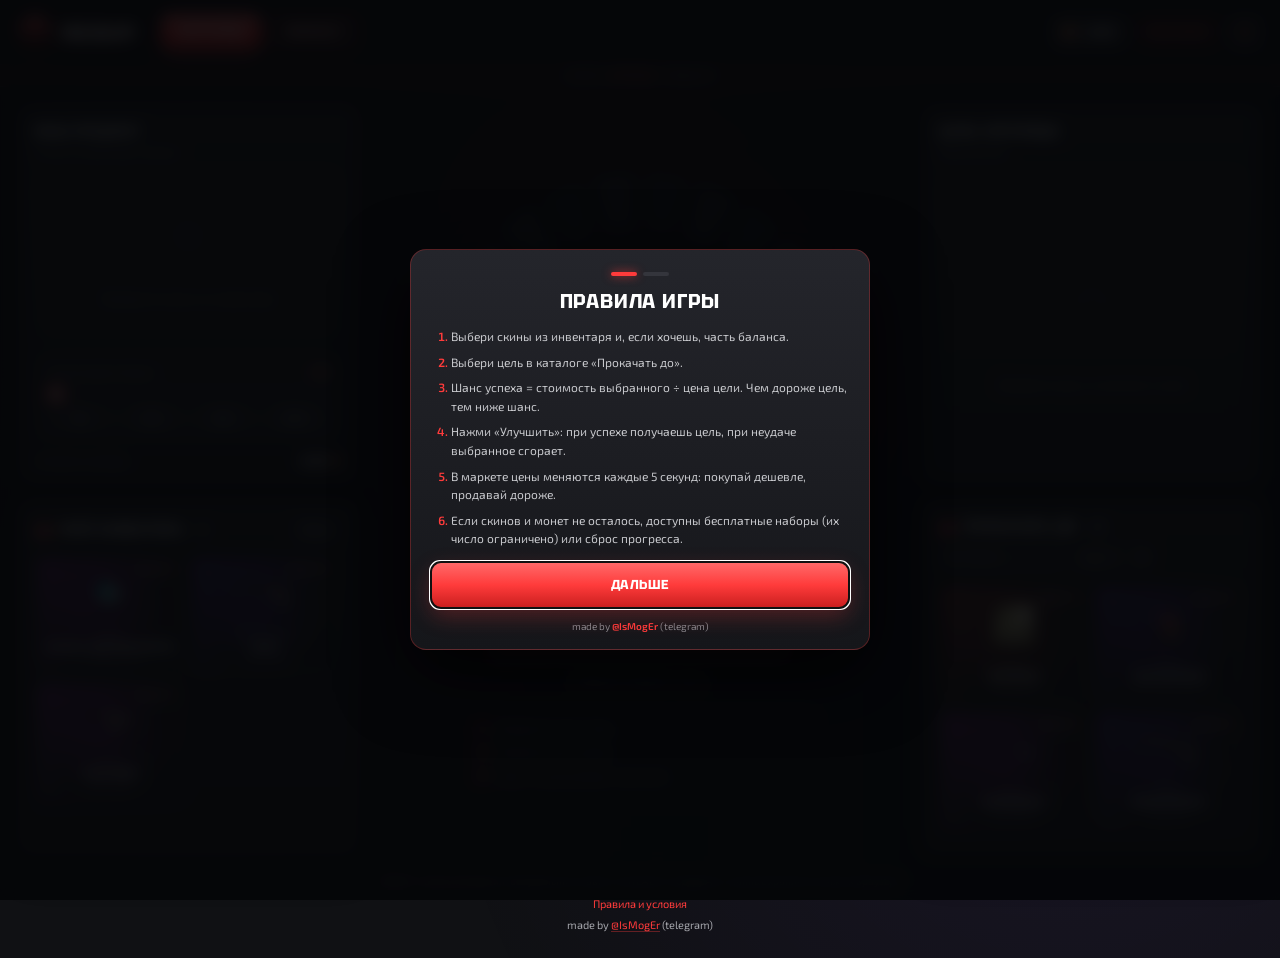
==== commit 7768a795: "rules gate" ====
--- a/index.html
+++ b/index.html
@@ -8,6 +8,7 @@
   <meta name="theme-color" content="#101114">
   <link rel="icon" href="assets/ui/logo.svg" type="image/svg+xml">
   <link rel="stylesheet" href="css/style.css">
+  <script>try{if(localStorage.getItem("redup_rules_v1")!=="1")document.documentElement.classList.add("rules-pending")}catch(e){document.documentElement.classList.add("rules-pending")}</script>
 </head>
 <body>
   <div class="bg-layer" aria-hidden="true"></div>
@@ -191,6 +192,7 @@
     <footer class="local-footer">
       REDUP · локальная версия · без реальных ставок, платежей и поддержки · данные хранятся только в браузере
       <span id="statsLine"></span>
+      <a href="#" class="rules-link" id="rulesOpen">Правила и условия</a>
       <span class="credit">made by <a href="https://t.me/IsMogEr" target="_blank" rel="noopener noreferrer">@IsMogEr</a> (telegram)</span>
     </footer>
   </main>
@@ -208,9 +210,48 @@
     </div>
   </div>
 
+  <div class="rules-gate" id="rulesGate" role="dialog" aria-modal="true" aria-labelledby="rulesTitle">
+    <div class="rules-card">
+      <div class="rules-steps" aria-hidden="true"><span class="rules-dot active"></span><span class="rules-dot"></span></div>
+
+      <section class="rules-page" data-page="1">
+        <h2 id="rulesTitle">Правила игры</h2>
+        <ol class="rules-list">
+          <li>Выбери скины из инвентаря и, если хочешь, часть баланса.</li>
+          <li>Выбери цель в каталоге «Прокачать до».</li>
+          <li>Шанс успеха = стоимость выбранного ÷ цена цели. Чем дороже цель, тем ниже шанс.</li>
+          <li>Нажми «Улучшить»: при успехе получаешь цель, при неудаче выбранное сгорает.</li>
+          <li>В маркете цены меняются каждые 5 секунд: покупай дешевле, продавай дороже.</li>
+          <li>Если скинов и монет не осталось, доступны бесплатные наборы (их число ограничено) или сброс прогресса.</li>
+        </ol>
+        <button class="rules-btn" id="rulesNext" type="button">Дальше</button>
+      </section>
+
+      <section class="rules-page" data-page="2" hidden>
+        <h2>Условия использования</h2>
+        <ul class="rules-list">
+          <li>REDUP — локальный симулятор для развлечения. Монеты и скины виртуальные: реальной стоимости у них нет, их нельзя вывести, обменять или купить за деньги.</li>
+          <li>В игре нет реальных ставок, платежей и поддержки.</li>
+          <li>Результаты случайны, прошлый исход не влияет на следующий. Игра не способ заработка.</li>
+          <li>Прогресс хранится только в твоём браузере и пропадёт при очистке данных сайта.</li>
+          <li>Проект не связан с Valve, Steam и другими правообладателями. Названия и изображения принадлежат их владельцам.</li>
+        </ul>
+        <label class="rules-check"><input type="checkbox" id="rulesAge"><span>Мне уже исполнилось 18 лет</span></label>
+        <label class="rules-check"><input type="checkbox" id="rulesAgree"><span>Я прочитал(а) правила и принимаю условия</span></label>
+        <div class="rules-actions">
+          <button class="rules-btn secondary" id="rulesBack" type="button">Назад</button>
+          <button class="rules-btn" id="rulesAccept" type="button" disabled>Принять и играть</button>
+        </div>
+      </section>
+
+      <div class="rules-credit">made by <a href="https://t.me/IsMogEr" target="_blank" rel="noopener noreferrer">@IsMogEr</a> (telegram)</div>
+    </div>
+  </div>
+
   <div class="toast-stack" id="toastStack" aria-live="polite" aria-atomic="true"></div>
 
   <script src="js/items.js"></script>
   <script src="js/app.js"></script>
+  <script src="js/rules.js"></script>
 </body>
 </html>
--- a/css/style.css
+++ b/css/style.css
@@ -549,3 +549,28 @@
   .nav{gap:4px}
   .nav-item{height:28px;padding:0 7px;font-size:10px;letter-spacing:.02em}
 }
+
+/* правила и условия при входе */
+.rules-gate{position:fixed;inset:0;z-index:300;display:none;align-items:center;justify-content:center;padding:16px;background:rgba(5,6,8,.9);backdrop-filter:blur(8px);-webkit-backdrop-filter:blur(8px)}
+.rules-gate.open,html.rules-pending .rules-gate{display:flex}
+html.rules-pending body,html.rules-open body{overflow:hidden}
+.rules-card{width:min(460px,100%);max-height:calc(100vh - 32px);max-height:calc(100dvh - 32px);overflow-y:auto;padding:22px 20px 16px;border:1px solid rgba(255,59,59,.28);border-radius:16px;background:linear-gradient(180deg,#24252b 0%,#15161a 100%);box-shadow:0 24px 70px rgba(0,0,0,.65);animation:modal-pop .42s cubic-bezier(.22,1,.36,1) both}
+.rules-steps{display:flex;justify-content:center;gap:6px;margin-bottom:12px}
+.rules-dot{width:26px;height:4px;border-radius:99px;background:#34353c;transition:background .25s,box-shadow .25s}
+.rules-dot.active{background:var(--accent);box-shadow:0 0 10px rgba(255,59,59,.7)}
+.rules-page h2{margin:0 0 12px;font-family:Tektur,sans-serif;font-size:20px;letter-spacing:.04em;text-transform:uppercase;color:#fff;text-align:center}
+.rules-page:not([hidden]){animation:view-in .3s cubic-bezier(.22,1,.36,1) both}
+.rules-list{margin:0 0 14px;padding-left:20px;font-size:12px;line-height:1.55;color:#c7c8cc}
+.rules-list li{margin-bottom:7px}
+.rules-list li::marker{color:var(--accent);font-weight:700}
+.rules-check{display:flex;align-items:center;gap:10px;margin-bottom:9px;padding:10px 12px;border:1px solid var(--line);border-radius:9px;background:rgba(255,255,255,.03);font-size:12px;color:#e6e7ea;cursor:pointer;-webkit-tap-highlight-color:transparent}
+.rules-check input{width:18px;height:18px;flex-shrink:0;accent-color:#ff3b3b}
+.rules-actions{display:flex;gap:8px;margin-top:4px}
+.rules-btn{flex:1;height:46px;border:0;border-radius:10px;background:linear-gradient(180deg,#ff6b6b 0%,#ff3b3b 50%,#c81e1e 100%);color:#fff;font-family:Tektur,sans-serif;font-size:13px;font-weight:700;letter-spacing:.05em;text-transform:uppercase;cursor:pointer;box-shadow:0 8px 22px rgba(255,59,59,.26),inset 0 1px 0 rgba(255,255,255,.4);transition:transform .15s,filter .2s,opacity .2s}
+.rules-btn:active{transform:scale(.97)}
+.rules-btn.secondary{flex:0 0 32%;background:#2a2b31;color:#c7c8cc;box-shadow:none;border:1px solid var(--line)}
+.rules-btn:disabled{opacity:.4;cursor:not-allowed;filter:grayscale(.4)}
+.rules-page[data-page="1"] .rules-btn{width:100%}
+.rules-credit{margin-top:12px;text-align:center;font-size:10px;color:#84858b}
+.rules-credit a{color:var(--accent);text-decoration:none;font-weight:600}
+.local-footer .rules-link{display:block;margin-top:6px;font-size:11px;color:var(--accent);text-decoration:none;border-bottom:0}
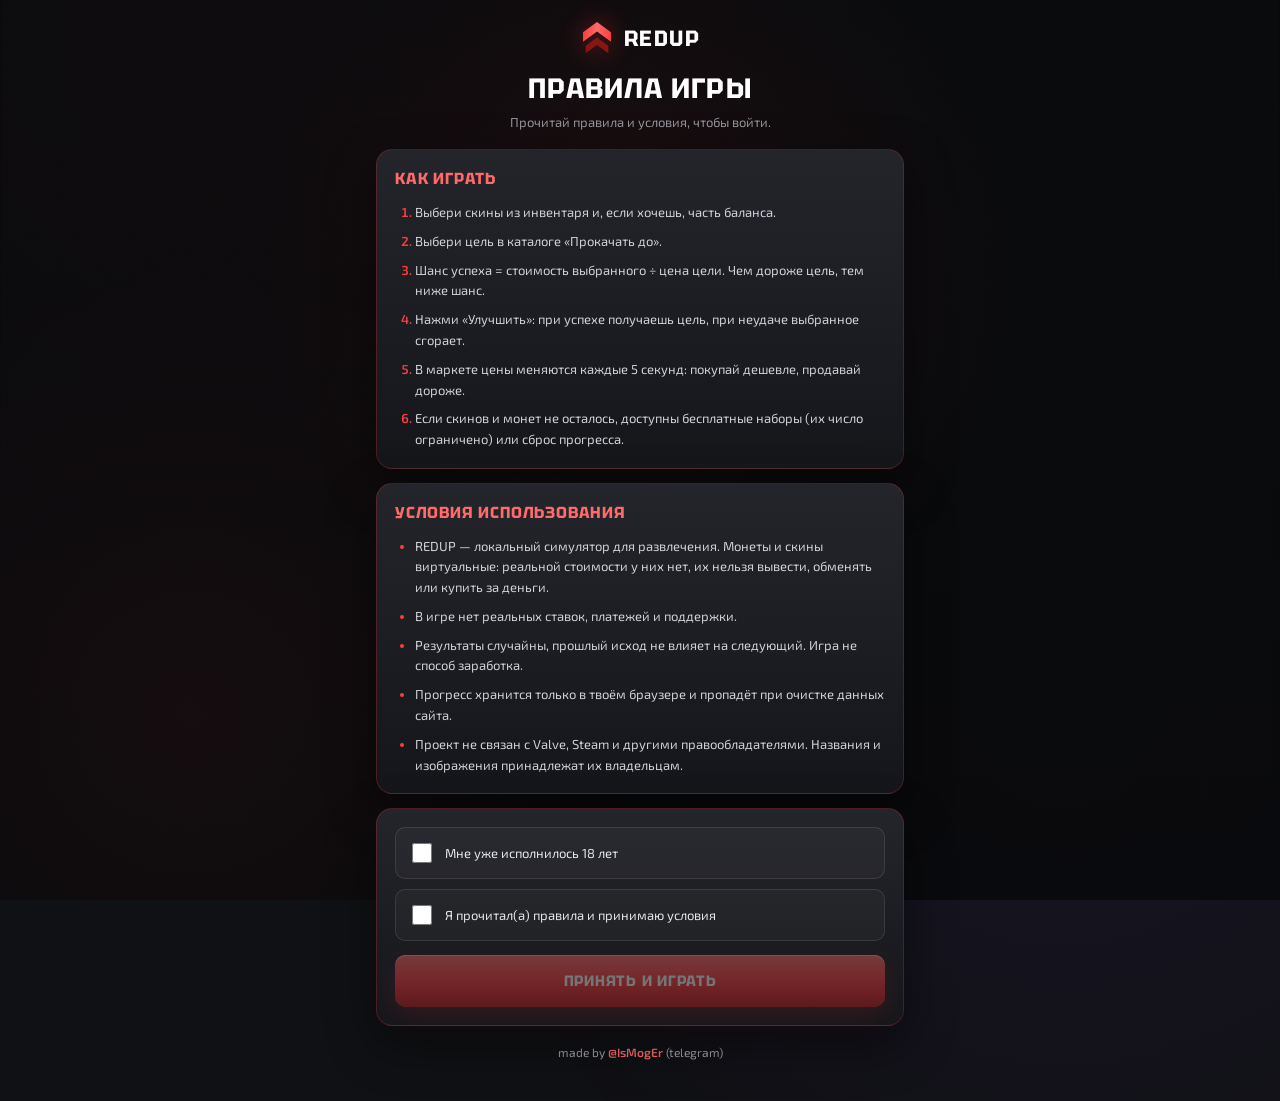
==== commit 5c1872fb: "rules page" ====
--- a/index.html
+++ b/index.html
@@ -7,8 +7,8 @@
   <meta name="viewport" content="width=device-width, initial-scale=1, maximum-scale=1, user-scalable=no, interactive-widget=resizes-content">
   <meta name="theme-color" content="#101114">
   <link rel="icon" href="assets/ui/logo.svg" type="image/svg+xml">
-  <link rel="stylesheet" href="css/style.css">
-  <script>try{if(localStorage.getItem("redup_rules_v1")!=="1")document.documentElement.classList.add("rules-pending")}catch(e){document.documentElement.classList.add("rules-pending")}</script>
+  <link rel="stylesheet" href="css/style.css?v=4">
+  <script>try{if(localStorage.getItem("redup_rules_v1")!=="1"){document.documentElement.style.visibility="hidden";location.replace("rules.html")}}catch(e){}</script>
 </head>
 <body>
   <div class="bg-layer" aria-hidden="true"></div>
@@ -192,7 +192,7 @@
     <footer class="local-footer">
       REDUP · локальная версия · без реальных ставок, платежей и поддержки · данные хранятся только в браузере
       <span id="statsLine"></span>
-      <a href="#" class="rules-link" id="rulesOpen">Правила и условия</a>
+      <a href="rules.html?view=1" class="rules-link">Правила и условия</a>
       <span class="credit">made by <a href="https://t.me/IsMogEr" target="_blank" rel="noopener noreferrer">@IsMogEr</a> (telegram)</span>
     </footer>
   </main>
@@ -210,48 +210,9 @@
     </div>
   </div>
 
-  <div class="rules-gate" id="rulesGate" role="dialog" aria-modal="true" aria-labelledby="rulesTitle">
-    <div class="rules-card">
-      <div class="rules-steps" aria-hidden="true"><span class="rules-dot active"></span><span class="rules-dot"></span></div>
-
-      <section class="rules-page" data-page="1">
-        <h2 id="rulesTitle">Правила игры</h2>
-        <ol class="rules-list">
-          <li>Выбери скины из инвентаря и, если хочешь, часть баланса.</li>
-          <li>Выбери цель в каталоге «Прокачать до».</li>
-          <li>Шанс успеха = стоимость выбранного ÷ цена цели. Чем дороже цель, тем ниже шанс.</li>
-          <li>Нажми «Улучшить»: при успехе получаешь цель, при неудаче выбранное сгорает.</li>
-          <li>В маркете цены меняются каждые 5 секунд: покупай дешевле, продавай дороже.</li>
-          <li>Если скинов и монет не осталось, доступны бесплатные наборы (их число ограничено) или сброс прогресса.</li>
-        </ol>
-        <button class="rules-btn" id="rulesNext" type="button">Дальше</button>
-      </section>
-
-      <section class="rules-page" data-page="2" hidden>
-        <h2>Условия использования</h2>
-        <ul class="rules-list">
-          <li>REDUP — локальный симулятор для развлечения. Монеты и скины виртуальные: реальной стоимости у них нет, их нельзя вывести, обменять или купить за деньги.</li>
-          <li>В игре нет реальных ставок, платежей и поддержки.</li>
-          <li>Результаты случайны, прошлый исход не влияет на следующий. Игра не способ заработка.</li>
-          <li>Прогресс хранится только в твоём браузере и пропадёт при очистке данных сайта.</li>
-          <li>Проект не связан с Valve, Steam и другими правообладателями. Названия и изображения принадлежат их владельцам.</li>
-        </ul>
-        <label class="rules-check"><input type="checkbox" id="rulesAge"><span>Мне уже исполнилось 18 лет</span></label>
-        <label class="rules-check"><input type="checkbox" id="rulesAgree"><span>Я прочитал(а) правила и принимаю условия</span></label>
-        <div class="rules-actions">
-          <button class="rules-btn secondary" id="rulesBack" type="button">Назад</button>
-          <button class="rules-btn" id="rulesAccept" type="button" disabled>Принять и играть</button>
-        </div>
-      </section>
-
-      <div class="rules-credit">made by <a href="https://t.me/IsMogEr" target="_blank" rel="noopener noreferrer">@IsMogEr</a> (telegram)</div>
-    </div>
-  </div>
-
   <div class="toast-stack" id="toastStack" aria-live="polite" aria-atomic="true"></div>
 
-  <script src="js/items.js"></script>
-  <script src="js/app.js"></script>
-  <script src="js/rules.js"></script>
+  <script src="js/items.js?v=4"></script>
+  <script src="js/app.js?v=4"></script>
 </body>
 </html>
